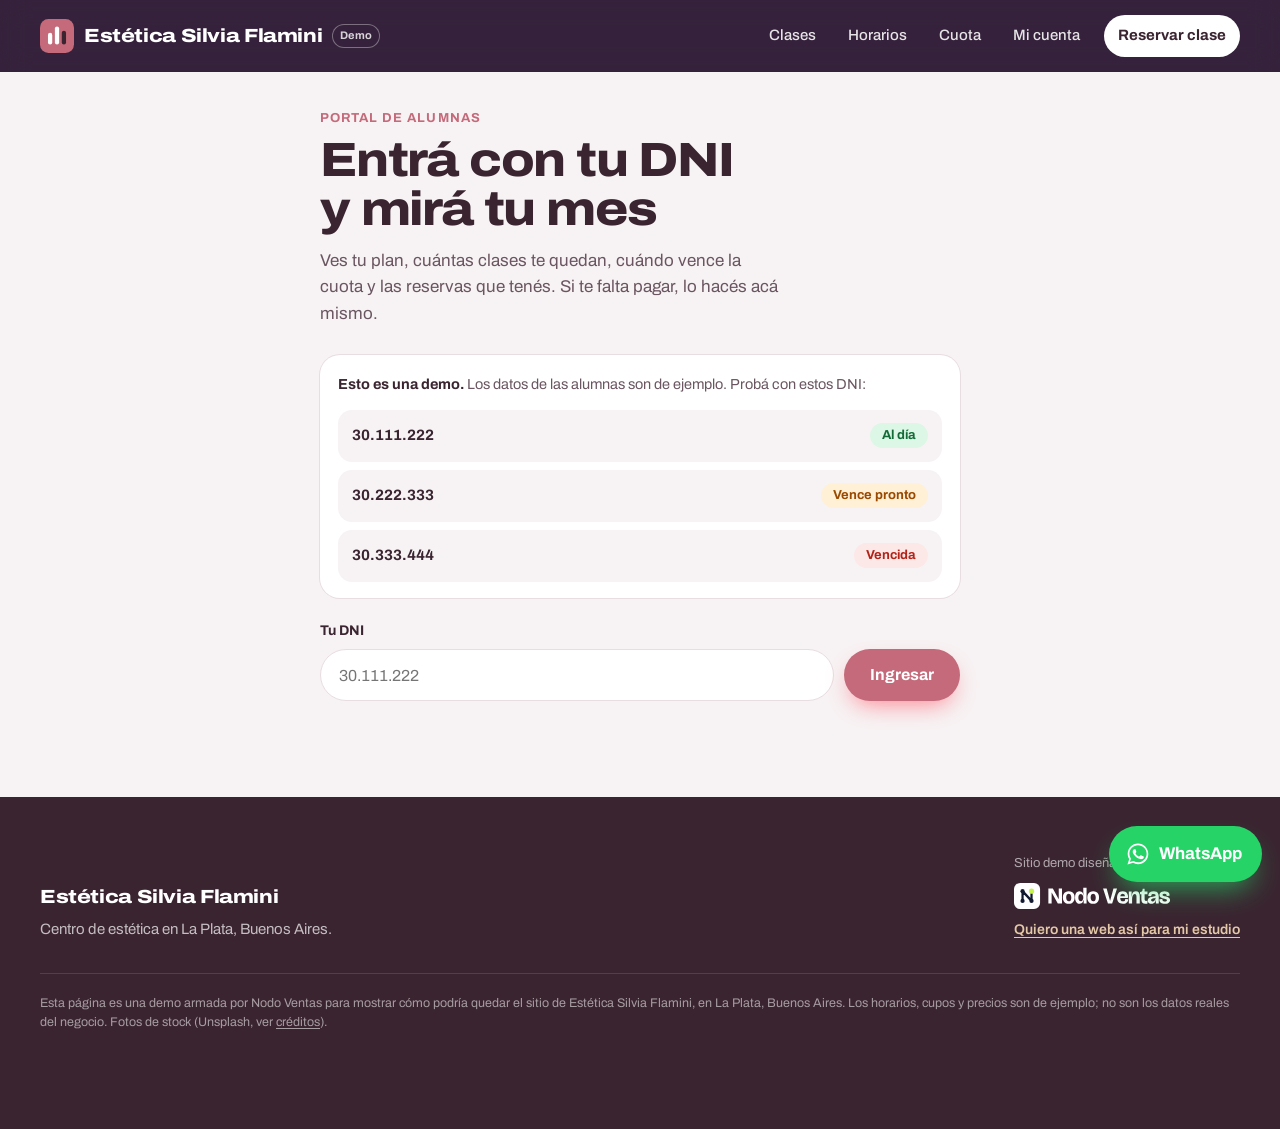
==== mi-cuenta/index.html @ 3a7e51ef "Demo personalizada de Nodo Ventas: demo-estetica-silvia-flamini-la-plata" ====
<!DOCTYPE html>
<html lang="es-AR">
<head>
  <meta charset="utf-8">
  <meta name="viewport" content="width=device-width, initial-scale=1, viewport-fit=cover">
  <title>Portal de alumnas · Estética Silvia Flamini</title>
  <meta name="description" content="Entrá con tu DNI y mirá tu plan, cuántas clases te quedan, cuándo vence la cuota y tus reservas. Sitio demo creado por Nodo Ventas.">
  <meta name="robots" content="noindex, nofollow">
  <meta name="theme-color" content="#3A2430">
  <link rel="icon" href="../favicon.svg" type="image/svg+xml">
  <link rel="preconnect" href="https://fonts.googleapis.com">
  <link rel="preconnect" href="https://fonts.gstatic.com" crossorigin>
  <link href="https://fonts.googleapis.com/css2?family=Archivo:wdth,wght@62..125,400..900&display=swap" rel="stylesheet">
  <link rel="stylesheet" href="../styles.css">
  <link rel="stylesheet" href="portal.css">
</head>
<body class="subpage">
  <a class="skip" href="#contenido">Saltar al contenido</a>

  <header class="site-header solid" id="top">
    <div class="wrap header-inner">
      <a class="brand" href="../" aria-label="Estética Silvia Flamini, inicio">
        <svg class="brand-mark" viewBox="0 0 64 64" aria-hidden="true"><rect width="64" height="64" rx="16" fill="#C46A7A"/><rect x="15" y="26" width="8" height="22" rx="4" fill="#fff"/><rect x="28" y="14" width="8" height="34" rx="4" fill="#fff"/><rect x="41" y="22" width="8" height="26" rx="4" fill="#3A2430"/></svg>
        <span class="brand-name">Estética Silvia Flamini</span>
      </a>
      <a class="demo-tag" href="../oferta/" title="Sitio demo hecho por Nodo Ventas">Demo</a>
      <button class="menu-btn" type="button" aria-expanded="false" aria-controls="nav" aria-label="Abrir menú"><span></span><span></span></button>
      <nav class="nav" id="nav">
        <a href="../#clases">Clases</a>
        <a href="../#horarios">Horarios</a>
        <a href="../#cuota">Cuota</a>
        <a href="./" aria-current="page">Mi cuenta</a>
        <a class="nav-cta" href="../#horarios">Reservar clase</a>
      </nav>
    </div>
  </header>

  <main id="contenido" class="portal">
    <div class="wrap portal-wrap">
      <p class="portal-kicker">Portal de alumnas</p>
      <h1>Entrá con tu DNI y mirá tu mes</h1>
      <p class="portal-lead">Ves tu plan, cuántas clases te quedan, cuándo vence la cuota y las reservas que tenés. Si te falta pagar, lo hacés acá mismo.</p>

      <aside class="demo-banner" aria-label="Datos de la demo">
        <p><strong>Esto es una demo.</strong> Los datos de las alumnas son de ejemplo. Probá con estos DNI:</p>
        <div class="dni-hints">
          <button type="button" class="hint" data-dni="30111222">30.111.222 <span class="badge badge-ok">Al día</span></button>
          <button type="button" class="hint" data-dni="30222333">30.222.333 <span class="badge badge-pend">Vence pronto</span></button>
          <button type="button" class="hint" data-dni="30333444">30.333.444 <span class="badge badge-late">Vencida</span></button>
        </div>
      </aside>

      <form id="login-form" class="dni-form">
        <label for="dni">Tu DNI</label>
        <div class="dni-row">
          <input id="dni" name="dni" inputmode="numeric" autocomplete="off" required placeholder="30.111.222" aria-describedby="dni-error">
          <button class="btn btn-coral" type="submit">Ingresar</button>
        </div>
        <p class="form-error" id="dni-error" hidden>No encontramos ese DNI. En la demo usá uno de los tres de arriba.</p>
      </form>

      <section id="account-panel" class="account portal-account" hidden aria-live="polite"></section>
    </div>
  </main>

  <footer class="site-footer">
    <div class="wrap footer-grid">
      <div class="footer-brand">
        <span class="brand-name">Estética Silvia Flamini</span>
        <p>Centro de estética en La Plata, Buenos Aires.</p>
      </div>
      <div class="made-by">
        <span>Sitio demo diseñado por</span>
        <a href="../oferta/" aria-label="Nodo Ventas, ver la oferta"><img src="../img/nodo/nodo-ventas-logo-blanco.svg" alt="Nodo Ventas" width="150" height="25"></a>
        <a class="made-link" href="../oferta/">Quiero una web así para mi estudio</a>
      </div>
    </div>
    <p class="wrap legal">Esta página es una demo armada por Nodo Ventas para mostrar cómo podría quedar el sitio de Estética Silvia Flamini, en La Plata, Buenos Aires. Los horarios, cupos y precios son de ejemplo; no son los datos reales del negocio. Fotos de stock (Unsplash, ver <a href="../CREDITS.md">créditos</a>).</p>
  </footer>

  <a class="wa-float" href="https://wa.me/5491100000000?text=Hola%21%20Quiero%20reservar%20una%20clase%20de%20prueba" target="_blank" rel="noopener" aria-label="Escribir por WhatsApp">
    <svg viewBox="0 0 32 32" aria-hidden="true"><path fill="currentColor" d="M16 3C9 3 3.3 8.6 3.3 15.6c0 2.4.7 4.7 1.9 6.7L3 29l6.9-2.1c1.9 1 4 1.6 6.1 1.6 7 0 12.7-5.6 12.7-12.6S23 3 16 3zm0 23.2c-1.9 0-3.8-.5-5.4-1.5l-.4-.2-4.1 1.2 1.2-4-.3-.4a10.4 10.4 0 0 1-1.6-5.6C5.4 9.9 10.1 5.3 16 5.3s10.6 4.6 10.6 10.3S21.9 26.2 16 26.2zm5.8-7.7c-.3-.2-1.9-.9-2.2-1-.3-.1-.5-.2-.7.2-.2.3-.8 1-1 1.2-.2.2-.4.2-.7.1-.3-.2-1.3-.5-2.5-1.6-.9-.8-1.6-1.8-1.7-2.1-.2-.3 0-.5.1-.6l.5-.6c.2-.2.2-.3.3-.6.1-.2 0-.4 0-.6l-1-2.4c-.3-.6-.5-.5-.7-.5h-.6c-.2 0-.6.1-.9.4-.3.3-1.2 1.1-1.2 2.7s1.2 3.2 1.4 3.4c.2.2 2.4 3.6 5.8 5 2.9 1.1 3.4.9 4 .8.6-.1 1.9-.8 2.2-1.5.3-.8.3-1.4.2-1.5-.1-.2-.3-.3-.6-.4z"/></svg>
    <span>WhatsApp</span>
  </a>

  <div class="modal" id="modal-pago" hidden>
    <div class="sheet" role="dialog" aria-modal="true" aria-labelledby="pago-titulo">
      <button class="sheet-x" type="button" data-close aria-label="Cerrar">×</button>
      <div id="pago-form">
        <h2 id="pago-titulo">Cuota de noviembre</h2>
        <p class="pay-amount">$18.000</p>
        <p class="class-resume" id="pago-resumen">Plan 8 clases · Estética Silvia Flamini</p>
        <fieldset class="pay-methods">
          <legend>Medio de pago</legend>
          <label><input type="radio" name="pm" checked> Dinero en cuenta de Mercado Pago</label>
          <label><input type="radio" name="pm"> Tarjeta de débito o crédito</label>
        </fieldset>
        <button class="btn btn-mp btn-block" type="button" id="btn-pagar">Pagar $18.000</button>
        <p class="fine-print">Simulación de demo: no se abre un checkout real ni se cobra nada.</p>
      </div>
      <div id="pago-ok" hidden>
        <div class="ok-head">
          <span class="ok-check" aria-hidden="true"><svg viewBox="0 0 24 24"><path d="M5 12.5l4.2 4.2L19 7" fill="none" stroke="currentColor" stroke-width="2.6" stroke-linecap="round" stroke-linejoin="round"/></svg></span>
          <div><h2>Pago aprobado</h2><p class="class-resume">La cuota quedó acreditada en tu cuenta.</p></div>
        </div>
        <button class="btn btn-ink btn-block" type="button" data-close>Volver</button>
      </div>
    </div>
  </div>

  <script src="portal.js"></script>
</body>
</html>
---- styles.css ----
:root {
  --plum: #3A2430;
  --plum-2: #4C3040;
  --coral: #C46A7A;
  --coral-ink: #A65364;
  --amber: #E4C9A8;
  --paper: #FFFFFF;
  --mist: #F7F3F4;
  --ink: #3A2430;
  --ink-soft: #6A5560;
  --line: #E8DDE1;
  --mp: #009EE3;
  --wa: #25D366;
  --font: "Archivo", "Helvetica Neue", Arial, sans-serif;
  --max: 1200px;
  --ease: cubic-bezier(.16, 1, .3, 1);
}
*, *::before, *::after { box-sizing: border-box; }
html { scroll-behavior: smooth; -webkit-text-size-adjust: 100%; }
@media (prefers-reduced-motion: reduce) { html { scroll-behavior: auto; } *, *::before, *::after { animation: none !important; transition: none !important; } }
body { margin: 0; background: var(--paper); color: var(--ink); font-family: var(--font); font-size: 17px; line-height: 1.55; -webkit-font-smoothing: antialiased; font-variation-settings: "wdth" 100; }
::selection { background: var(--coral); color: #fff; }
img { max-width: 100%; display: block; }
a { color: inherit; text-underline-offset: .18em; }
button, input { font: inherit; color: inherit; }
button { cursor: pointer; }
:focus-visible { outline: 3px solid var(--amber); outline-offset: 3px; border-radius: 6px; }
h1, h2, h3 { margin: 0; line-height: 1.02; letter-spacing: -0.025em; font-weight: 800; font-stretch: 112%; font-variation-settings: "wdth" 112; text-wrap: balance; }
p { margin: 0; }
.wrap { width: min(var(--max), calc(100% - 40px)); margin-inline: auto; }
.skip { position: absolute; left: 12px; top: -48px; z-index: 100; background: var(--amber); color: var(--ink); padding: 8px 12px; border-radius: 8px; }
.skip:focus { top: 12px; }

/* header */
.site-header { position: fixed; inset: 0 0 auto; z-index: 40; color: #fff; transition: background .4s var(--ease), box-shadow .4s var(--ease); }
.site-header.solid { background: rgba(36, 16, 43, .92); backdrop-filter: saturate(1.4) blur(14px); box-shadow: 0 1px 0 rgba(255,255,255,.08); }
.header-inner { display: flex; align-items: center; justify-content: space-between; min-height: 72px; gap: 16px; }
.brand { display: inline-flex; align-items: center; gap: 10px; text-decoration: none; }
.brand-mark { width: 34px; height: 34px; }
.brand-name { font-weight: 800; font-size: 19px; letter-spacing: -0.02em; font-variation-settings: "wdth" 118; }
.nav { display: flex; align-items: center; gap: 4px; }
.nav a { text-decoration: none; font-size: 15px; font-weight: 500; padding: 9px 14px; border-radius: 999px; opacity: .88; transition: background .2s, opacity .2s; }
.nav a:hover { opacity: 1; background: rgba(255,255,255,.1); }
.nav .nav-cta { background: #fff; color: var(--plum); font-weight: 700; opacity: 1; margin-left: 6px; }
.nav .nav-cta:hover { background: var(--amber); }
.menu-btn { display: none; width: 44px; height: 44px; border: 0; border-radius: 12px; background: rgba(255,255,255,.12); position: relative; }
.menu-btn span { position: absolute; left: 13px; right: 13px; height: 2px; background: #fff; border-radius: 2px; transition: transform .3s var(--ease); }
.menu-btn span:first-child { top: 17px; } .menu-btn span:last-child { top: 25px; }
.menu-btn[aria-expanded="true"] span:first-child { transform: translateY(4px) rotate(45deg); }
.menu-btn[aria-expanded="true"] span:last-child { transform: translateY(-4px) rotate(-45deg); }
@media (max-width: 860px) {
  .menu-btn { display: block; }
  .nav { position: absolute; top: 72px; left: 12px; right: 12px; flex-direction: column; align-items: stretch; padding: 10px; border-radius: 18px; background: var(--plum); box-shadow: 0 24px 48px rgba(0,0,0,.35); opacity: 0; transform: translateY(-8px); pointer-events: none; transition: opacity .25s var(--ease), transform .25s var(--ease); }
  .nav.open { opacity: 1; transform: none; pointer-events: auto; }
  .nav a { padding: 14px 16px; font-size: 17px; }
  .nav .nav-cta { margin: 6px 0 0; text-align: center; }
}

/* buttons */
.btn { display: inline-flex; align-items: center; justify-content: center; gap: 8px; min-height: 52px; padding: 0 26px; border-radius: 999px; border: 0; font-weight: 700; font-size: 16px; text-decoration: none; transition: transform .2s var(--ease), background .2s, box-shadow .2s; }
.btn:active { transform: scale(.97); }
.btn-coral { background: var(--coral); color: #fff; box-shadow: 0 10px 24px -8px rgba(255,77,94,.7); }
.btn-coral:hover { background: var(--coral-ink); }
.btn-glass { background: rgba(255,255,255,.14); color: #fff; backdrop-filter: blur(8px); box-shadow: inset 0 0 0 1px rgba(255,255,255,.35); }
.btn-glass:hover { background: rgba(255,255,255,.24); }
.btn-ink { background: var(--plum); color: #fff; }
.btn-ink:hover { background: var(--plum-2); }
.btn-mp { background: var(--mp); color: #fff; }
.btn-mp:hover { background: #0088c4; }
.btn-ghost { background: transparent; box-shadow: inset 0 0 0 1.5px var(--line); color: var(--ink); }
.btn-block { width: 100%; }
.btn[disabled] { opacity: .45; cursor: not-allowed; box-shadow: none; }

/* hero */
.hero { position: relative; min-height: 100svh; display: flex; align-items: flex-end; color: #fff; overflow: hidden; background: var(--plum); }
.hero-img { position: absolute; inset: 0; width: 100%; height: 100%; object-fit: cover; object-position: 62% 30%; transform: scale(1.06); animation: settle 1.8s var(--ease) forwards; }
.hero-shade { position: absolute; inset: 0; background: linear-gradient(180deg, rgba(58, 36, 48,.55) 0%, rgba(58, 36, 48,0) 28%, rgba(58, 36, 48,.2) 50%, rgba(58, 36, 48,.94) 100%), linear-gradient(90deg, rgba(58, 36, 48,.7) 0%, rgba(58, 36, 48,0) 65%); }
.hero-inner { position: relative; padding: 96px 0 64px; display: grid; grid-template-columns: 1.15fr minmax(260px, 360px); gap: 40px; align-items: end; width: 100%; }
.hero-video { width: min(100%, 360px); aspect-ratio: 9 / 16; justify-self: end; border-radius: 22px; overflow: hidden; background: #000; box-shadow: 0 28px 60px -18px rgba(0,0,0,.7), 0 0 0 1px rgba(255,255,255,.14); }
.hero-video video { width: 100%; height: 100%; display: block; object-fit: contain; background: #000; }
.hero-copy { min-width: 0; }
.hero-title { font-size: clamp(50px, 9vw, 124px); line-height: .9; letter-spacing: -0.035em; font-weight: 900; font-variation-settings: "wdth" 125; max-width: 11ch; }
.hero-title span { display: inline-block; opacity: 0; transform: translateY(.35em); animation: rise .9s var(--ease) forwards; }
.hero-title span:nth-child(2) { animation-delay: .12s; }
.hero-title span:nth-child(3) { animation-delay: .24s; color: var(--amber); }
.hero-lead { max-width: 46ch; margin-top: 26px; font-size: clamp(17px, 1.6vw, 20px); color: rgba(255,255,255,.86); }
.hero-actions { display: flex; flex-wrap: wrap; gap: 12px; margin-top: 30px; }
.hero-meta { display: flex; align-items: center; gap: 10px; margin-top: 28px; font-size: 14px; color: rgba(255,255,255,.75); }
.live-dot { width: 9px; height: 9px; border-radius: 50%; background: #3BE07A; box-shadow: 0 0 0 0 rgba(59,224,122,.6); animation: pulse 2s infinite; }
@keyframes settle { to { transform: scale(1); } }
@keyframes rise { to { opacity: 1; transform: none; } }
@keyframes pulse { 70% { box-shadow: 0 0 0 10px rgba(59,224,122,0); } 100% { box-shadow: 0 0 0 0 rgba(59,224,122,0); } }

/* sections */
section { scroll-margin-top: 72px; }
.section-head { display: grid; grid-template-columns: 1.1fr 1fr; gap: 24px 64px; align-items: end; margin-bottom: 40px; }
.section-head h2 { font-size: clamp(36px, 5vw, 64px); }
.section-head p { color: var(--ink-soft); max-width: 48ch; }
@media (max-width: 860px) { .section-head { grid-template-columns: 1fr; margin-bottom: 28px; } }

.clases { padding: 104px 0 88px; }
.rail { display: grid; grid-auto-flow: column; grid-auto-columns: minmax(280px, 31%); gap: 18px; overflow-x: auto; scroll-snap-type: x mandatory; padding: 4px max(20px, calc((100% - var(--max)) / 2)) 24px; scroll-padding-inline: max(20px, calc((100% - var(--max)) / 2)); scrollbar-width: thin; scrollbar-color: var(--coral) var(--mist); }
.rail::-webkit-scrollbar { height: 6px; } .rail::-webkit-scrollbar-thumb { background: var(--coral); border-radius: 6px; } .rail::-webkit-scrollbar-track { background: var(--mist); }
@media (max-width: 860px) { .rail { grid-auto-columns: 78%; } }
.class-tile { position: relative; scroll-snap-align: start; border-radius: 22px; overflow: hidden; aspect-ratio: 4 / 5; background: var(--plum); color: #fff; isolation: isolate; }
.class-tile img { position: absolute; inset: 0; width: 100%; height: 100%; object-fit: cover; transition: transform .8s var(--ease); z-index: -1; }
.class-tile::after { content: ""; position: absolute; inset: 0; z-index: -1; background: linear-gradient(180deg, rgba(58, 36, 48,0) 40%, rgba(58, 36, 48,.92) 100%); }
.class-tile:hover img { transform: scale(1.05); }
.tile-copy { position: absolute; inset: auto 0 0; padding: 22px; }
.tile-copy h3 { font-size: 28px; }
.tile-copy p { margin-top: 6px; color: rgba(255,255,255,.85); font-size: 15px; }
.tile-meta { display: inline-block; margin-top: 12px; font-size: 13px; font-weight: 600; color: var(--amber); }

/* horarios */
.horarios { padding: 96px 0; background: var(--mist); }
.days { display: flex; gap: 8px; overflow-x: auto; padding-bottom: 6px; margin-bottom: 22px; scrollbar-width: none; }
.days::-webkit-scrollbar { display: none; }
.day { flex: 0 0 auto; min-width: 82px; padding: 12px 16px; border-radius: 16px; border: 0; background: #fff; color: var(--ink); text-align: left; box-shadow: inset 0 0 0 1px var(--line); transition: background .2s, color .2s; }
.day b { display: block; font-size: 17px; }
.day small { color: var(--ink-soft); font-size: 13px; }
.day[aria-selected="true"] { background: var(--plum); color: #fff; box-shadow: none; }
.day[aria-selected="true"] small { color: rgba(255,255,255,.7); }
.schedule { display: grid; gap: 12px; }
.slot { display: grid; grid-template-columns: 76px 96px 1fr auto; align-items: center; gap: 20px; padding: 14px 16px 14px 20px; border-radius: 20px; background: #fff; box-shadow: 0 1px 2px rgba(58, 36, 48,.06); animation: rise .5s var(--ease) both; opacity: 0; transform: translateY(8px); }
.slot:nth-child(2) { animation-delay: .05s; } .slot:nth-child(3) { animation-delay: .1s; }
.slot-time { font-size: 24px; font-weight: 800; font-variant-numeric: tabular-nums; letter-spacing: -0.02em; }
.slot-time small { display: block; font-size: 13px; font-weight: 500; color: var(--ink-soft); }
.slot img { width: 96px; height: 72px; object-fit: cover; border-radius: 12px; }
.slot h3 { font-size: 20px; letter-spacing: -0.015em; font-variation-settings: "wdth" 105; }
.slot-sub { color: var(--ink-soft); font-size: 14px; margin-top: 2px; }
.spots { display: flex; align-items: center; gap: 10px; margin-top: 8px; font-size: 13px; font-weight: 600; }
.bar { width: 110px; height: 6px; border-radius: 6px; background: var(--line); overflow: hidden; }
.bar i { display: block; height: 100%; background: var(--coral); border-radius: 6px; }
.spots.ok { color: #1F8A4C; } .spots.ok .bar i { background: #2EB866; }
.spots.warn { color: #C2410C; } .spots.warn .bar i { background: var(--amber); }
.spots.full { color: var(--ink-soft); }
.slot .btn { min-height: 46px; padding: 0 20px; font-size: 15px; }
@media (max-width: 720px) {
  .slot { grid-template-columns: 64px 1fr; grid-template-areas: "time info" "btn btn"; gap: 12px 14px; padding: 16px; }
  .slot img { display: none; }
  .slot-time { grid-area: time; font-size: 21px; }
  .slot-info { grid-area: info; }
  .slot .btn { grid-area: btn; width: 100%; }
}

/* cuota */
.cuota { padding: 112px 0; }
.cuota-grid { display: grid; grid-template-columns: 1fr minmax(320px, 440px); gap: 64px; align-items: center; }
.cuota-copy h2, .avisos-copy h2 { font-size: clamp(36px, 5vw, 60px); }
.cuota-copy > p, .avisos-copy > p { margin-top: 18px; color: var(--ink-soft); max-width: 46ch; }
.ticks { list-style: none; padding: 0; margin: 26px 0 0; display: grid; gap: 12px; }
.ticks li { display: flex; gap: 12px; align-items: flex-start; font-weight: 500; }
.ticks li::before { content: ""; flex: 0 0 22px; height: 22px; border-radius: 50%; background: var(--coral) url("data:image/svg+xml,%3Csvg xmlns='http://www.w3.org/2000/svg' viewBox='0 0 24 24'%3E%3Cpath d='M6 12.5l4 4L18 8' fill='none' stroke='white' stroke-width='3' stroke-linecap='round' stroke-linejoin='round'/%3E%3C/svg%3E") center/14px no-repeat; margin-top: 1px; }
.account { background: #fff; border-radius: 28px; padding: 26px; box-shadow: 0 30px 60px -24px rgba(58, 36, 48,.35), 0 0 0 1px var(--line); }
.account-head { display: flex; gap: 14px; align-items: center; padding-bottom: 18px; border-bottom: 1px solid var(--line); }
.account-head strong { display: block; font-size: 18px; } .account-head span { color: var(--ink-soft); font-size: 14px; }
.avatar { width: 48px; height: 48px; border-radius: 50%; display: grid; place-items: center; background: var(--amber); color: var(--plum); font-weight: 800; }
.fee-row { display: flex; justify-content: space-between; align-items: center; padding: 16px 0; border-bottom: 1px solid var(--line); }
.fee-row strong { display: block; } .fee-row span { color: var(--ink-soft); font-size: 14px; }
.badge { font-size: 13px; font-weight: 700; padding: 6px 12px; border-radius: 999px; }
.badge-ok { background: #DDF7E6; color: #136C38; }
.badge-pend { background: #FFF0D6; color: #9A4A00; }
.account .btn-mp { width: 100%; margin-top: 20px; }
.fine-print { font-size: 12.5px; color: var(--ink-soft); margin-top: 12px; }
@media (max-width: 860px) { .cuota-grid { grid-template-columns: 1fr; gap: 40px; } .cuota { padding: 80px 0; } }

/* avisos */
.avisos { padding: 112px 0; background: var(--plum); color: #fff; overflow: hidden; }
.avisos-grid { display: grid; grid-template-columns: minmax(300px, 380px) 1fr; gap: 80px; align-items: center; }
.avisos-copy > p { color: rgba(255,255,255,.78); }
.avisos-copy .btn { margin-top: 28px; background: #fff; color: var(--plum); }
.phone { border-radius: 40px; padding: 10px; background: #0E0711; box-shadow: 0 40px 80px -20px rgba(0,0,0,.6), 0 0 0 1px rgba(255,255,255,.08); transform: rotate(-2deg); }
.phone .wa-top { border-radius: 30px 30px 0 0; }
.phone .wa-body { border-radius: 0 0 30px 30px; min-height: 470px; }
@media (max-width: 860px) { .avisos-grid { grid-template-columns: 1fr; gap: 48px; } .phone { transform: none; max-width: 380px; } .avisos { padding: 80px 0; } }

/* whatsapp look */
.wa-top { display: flex; align-items: center; gap: 10px; padding: 12px 14px; background: #008069; color: #fff; }
.wa-back { font-size: 26px; line-height: 1; opacity: .9; }
.wa-ava { width: 36px; height: 36px; flex: 0 0 36px; } .wa-ava svg { width: 100%; height: 100%; }
.wa-name { display: flex; flex-direction: column; line-height: 1.2; } .wa-name b { font-size: 15px; } .wa-name small { font-size: 12px; opacity: .8; }
.wa-body { background: #EFEAE2; padding: 14px 12px 18px; display: flex; flex-direction: column; gap: 6px; color: #111B21; font-family: -apple-system, "Segoe UI", Roboto, Helvetica, Arial, sans-serif; font-size: 14.5px; line-height: 1.4; }
.wa-day { align-self: center; background: #fff; color: #54656F; font-size: 12px; padding: 4px 10px; border-radius: 8px; margin: 6px 0; box-shadow: 0 1px 1px rgba(0,0,0,.08); }
.bubble { max-width: 86%; padding: 7px 9px 6px; border-radius: 10px; box-shadow: 0 1px 1px rgba(0,0,0,.12); position: relative; }
.bubble.in { align-self: flex-start; background: #fff; border-top-left-radius: 2px; }
.bubble.out { align-self: flex-end; background: #D9FDD3; border-top-right-radius: 2px; }
.bubble time { display: block; text-align: right; font-size: 11px; color: #667781; margin-top: 2px; }
.ticks-blue { color: #53BDEB; letter-spacing: -3px; margin-left: 2px; }
.wa-link { color: #027EB5; text-decoration: underline; }

/* sala */
.sala { position: relative; min-height: 70vh; display: flex; align-items: flex-end; color: #fff; }
.sala img { position: absolute; inset: 0; width: 100%; height: 100%; object-fit: cover; }
.sala::before { content: ""; position: absolute; inset: 0; z-index: 1; background: linear-gradient(0deg, rgba(58, 36, 48,.85), rgba(58, 36, 48,0) 60%); }
.sala-copy { position: relative; z-index: 2; padding-bottom: 56px; }
.sala-copy h2 { font-size: clamp(30px, 4.4vw, 56px); max-width: 18ch; }

/* faq */
.faq { padding: 112px 0; }
.faq-grid { display: grid; grid-template-columns: 1fr 1.3fr; gap: 64px; }
.faq h2 { font-size: clamp(34px, 4.5vw, 56px); }
details { border-bottom: 1px solid var(--line); padding: 20px 0; }
summary { cursor: pointer; font-weight: 700; font-size: 19px; list-style: none; display: flex; justify-content: space-between; gap: 16px; }
summary::-webkit-details-marker { display: none; }
summary::after { content: "+"; font-weight: 400; font-size: 26px; line-height: 1; color: var(--coral); transition: transform .3s var(--ease); }
details[open] summary::after { transform: rotate(45deg); }
details p { margin-top: 10px; color: var(--ink-soft); max-width: 60ch; }
@media (max-width: 860px) { .faq-grid { grid-template-columns: 1fr; gap: 24px; } .faq { padding: 80px 0; } }

/* footer */
.site-footer { background: var(--plum); color: #fff; padding: 56px 0 96px; }
.footer-grid { display: flex; flex-wrap: wrap; justify-content: space-between; gap: 32px; align-items: flex-end; padding-bottom: 32px; border-bottom: 1px solid rgba(255,255,255,.12); }
.footer-brand p { color: rgba(255,255,255,.7); margin-top: 6px; font-size: 15px; }
.made-by { display: grid; gap: 10px; justify-items: start; }
.made-by > span { font-size: 13px; color: rgba(255,255,255,.6); }
.made-by img { height: 26px; width: auto; }
.made-link { font-size: 14px; font-weight: 600; color: var(--amber); }
.legal { font-size: 12.5px; color: rgba(255,255,255,.55); margin-top: 20px; }

/* floating */
.wa-float { position: fixed; right: 18px; bottom: 18px; z-index: 50; display: inline-flex; align-items: center; gap: 8px; height: 56px; padding: 0 20px 0 16px; border-radius: 999px; background: var(--wa); color: #fff; font-weight: 700; text-decoration: none; box-shadow: 0 14px 30px -10px rgba(37,211,102,.8); transition: transform .2s var(--ease); }
.wa-float:hover { transform: translateY(-2px); }
.wa-float svg { width: 26px; height: 26px; }
.demo-chip { position: fixed; left: 14px; bottom: 18px; z-index: 50; font-size: 12px; font-weight: 600; text-decoration: none; padding: 7px 12px; border-radius: 999px; background: rgba(58, 36, 48,.78); color: rgba(255,255,255,.9); backdrop-filter: blur(8px); box-shadow: inset 0 0 0 1px rgba(255,255,255,.18); }
@media (max-width: 520px) { .wa-float span { display: none; } .wa-float { padding: 0; width: 56px; justify-content: center; } }

/* modal */
.modal { position: fixed; inset: 0; z-index: 80; display: grid; place-items: end center; background: rgba(20,8,24,.55); backdrop-filter: blur(4px); padding: 0; }
@media (min-width: 640px) { .modal { place-items: center; padding: 24px; } }
.modal[hidden] { display: none; }
.sheet { position: relative; width: min(460px, 100%); max-height: 92svh; overflow: auto; background: #fff; color: var(--ink); border-radius: 26px 26px 0 0; padding: 30px 24px 26px; animation: sheet .45s var(--ease); }
@media (min-width: 640px) { .sheet { border-radius: 26px; } }
@keyframes sheet { from { transform: translateY(40px); opacity: 0; } }
.sheet h2 { font-size: 28px; }
.sheet-x { position: absolute; right: 14px; top: 14px; width: 38px; height: 38px; border-radius: 50%; border: 0; background: var(--mist); font-size: 22px; line-height: 1; }
.class-resume { color: var(--ink-soft); margin-top: 6px; }
.sheet label { display: block; font-weight: 600; font-size: 14px; margin: 18px 0 6px; }
.sheet input:not([type="radio"]) { width: 100%; height: 52px; border-radius: 14px; border: 1.5px solid var(--line); padding: 0 16px; font-size: 16px; background: #fff; }
.sheet input:focus { outline: none; border-color: var(--coral); box-shadow: 0 0 0 4px rgba(255,77,94,.15); }
.sheet .btn-block { margin-top: 22px; }
.ok-head { display: flex; gap: 14px; align-items: center; }
.ok-check { width: 52px; height: 52px; flex: 0 0 52px; border-radius: 50%; background: #2EB866; color: #fff; display: grid; place-items: center; animation: pop .5s var(--ease); }
.ok-check svg { width: 28px; height: 28px; }
@keyframes pop { from { transform: scale(.4); opacity: 0; } }
.wa-label { margin: 22px 0 8px; font-size: 13px; font-weight: 600; color: var(--ink-soft); }
.wa-mini { border-radius: 18px; overflow: hidden; box-shadow: 0 0 0 1px var(--line); }
.wa-mini .wa-body { min-height: 0; }
.wa-mini .bubble { animation: rise .5s .25s var(--ease) both; opacity: 0; transform: translateY(8px); }
.pay-amount { font-size: 44px; font-weight: 800; letter-spacing: -0.03em; margin-top: 10px; font-variant-numeric: tabular-nums; }
.pay-methods { border: 0; padding: 0; margin: 18px 0 0; display: grid; gap: 8px; }
.pay-methods legend { font-weight: 600; font-size: 14px; margin-bottom: 8px; }
.pay-methods label { margin: 0; display: flex; gap: 10px; align-items: center; padding: 14px; border-radius: 14px; box-shadow: inset 0 0 0 1.5px var(--line); font-weight: 500; }
.pay-methods label:has(input:checked) { box-shadow: inset 0 0 0 2px var(--mp); }
.pay-methods input { accent-color: var(--mp); }
.btn.loading { pointer-events: none; opacity: .8; }
.btn.loading::after { content: ""; width: 16px; height: 16px; border-radius: 50%; border: 2px solid rgba(255,255,255,.5); border-top-color: #fff; animation: spin .7s linear infinite; }
@keyframes spin { to { transform: rotate(360deg); } }

.demo-tag { margin-right: auto; margin-left: -6px; font-size: 11px; font-weight: 700; letter-spacing: .02em; text-decoration: none; padding: 3px 8px; border-radius: 999px; color: rgba(255,255,255,.8); box-shadow: inset 0 0 0 1px rgba(255,255,255,.35); }
.demo-tag:hover { color: #fff; box-shadow: inset 0 0 0 1px #fff; }
@media (max-width: 900px) {
  .hero { min-height: 0; align-items: stretch; overflow: hidden; }
  .hero-inner { grid-template-columns: 1fr; justify-items: center; padding: 88px 0 48px; gap: 28px; }
  .hero-video { width: min(100%, calc(68svh * 9 / 16), 380px); justify-self: center; }
  .hero-copy { width: 100%; }
}
@media (max-width: 600px) { .hero-img { object-position: 58% 18%; } }

.hero-inner.no-video { grid-template-columns: minmax(0, 34rem); }
@media (max-width: 860px) { .hero-inner.no-video { grid-template-columns: 1fr; } }
---- mi-cuenta/portal.css ----
/* Portal de alumnas — misma base visual que la demo Estética Silvia Flamini */
body.subpage { background: var(--mist); padding-top: 72px; }
body.subpage .site-header { background: rgba(36, 16, 43, .92); backdrop-filter: saturate(1.4) blur(14px); box-shadow: 0 1px 0 rgba(255,255,255,.08); }

.portal { padding: 36px 0 96px; }
.portal-wrap { max-width: 640px; }
.portal-kicker { font-size: 13px; font-weight: 700; letter-spacing: .08em; text-transform: uppercase; color: var(--coral); }
.portal h1 { font-size: clamp(32px, 7vw, 48px); margin-top: 8px; }
.portal-lead { margin-top: 14px; color: var(--ink-soft); max-width: 46ch; }

.demo-banner { margin-top: 28px; background: #fff; border-radius: 20px; padding: 18px 18px 16px; box-shadow: 0 0 0 1px var(--line); }
.demo-banner p { font-size: 14.5px; color: var(--ink-soft); }
.demo-banner strong { color: var(--ink); }
.dni-hints { display: grid; gap: 8px; margin-top: 14px; }
.hint { display: flex; align-items: center; justify-content: space-between; gap: 12px; width: 100%; min-height: 52px; padding: 0 14px; border: 0; border-radius: 14px; background: var(--mist); font: 700 15px/1 var(--font); color: var(--ink); font-variant-numeric: tabular-nums; text-align: left; box-shadow: inset 0 0 0 1.5px transparent; transition: background .2s, box-shadow .2s; }
.hint:hover, .hint:focus-visible { background: #fff; box-shadow: inset 0 0 0 1.5px var(--coral); }
.hint .badge { flex: 0 0 auto; }

.badge-late { background: #FDE8E8; color: #B42318; }

.dni-form { margin-top: 22px; }
.dni-form label { display: block; font-weight: 700; font-size: 14px; margin-bottom: 8px; }
.dni-row { display: grid; grid-template-columns: 1fr auto; gap: 10px; }
.dni-form input { width: 100%; height: 52px; border-radius: 999px; border: 1.5px solid var(--line); padding: 0 18px; font-size: 16px; background: #fff; font-variant-numeric: tabular-nums; }
.dni-form input:focus { outline: none; border-color: var(--coral); box-shadow: 0 0 0 4px rgba(255,77,94,.15); }
.form-error { margin-top: 10px; font-size: 14px; font-weight: 600; color: #B42318; }
@media (max-width: 520px) { .dni-row { grid-template-columns: 1fr; } }

.portal-account { margin-top: 22px; }
.portal-account .account-head { align-items: flex-start; }
.account-actions { margin-left: auto; align-self: start; }
.btn-text { border: 0; background: none; color: var(--ink-soft); font: 600 12px/1 var(--font); padding: 6px 0; white-space: nowrap; }
.btn-text:hover { color: var(--ink); text-decoration: underline; text-underline-offset: .18em; }

.stat { padding: 18px 0; border-bottom: 1px solid var(--line); }
.stat-label { font-size: 13px; font-weight: 600; color: var(--ink-soft); }
.stat-value { margin-top: 4px; font-size: 22px; font-weight: 800; letter-spacing: -0.03em; }
.stat-value b { color: var(--coral); }
.meter { margin-top: 12px; height: 8px; border-radius: 8px; background: var(--line); overflow: hidden; }
.meter i { display: block; height: 100%; background: var(--coral); border-radius: 8px; }

.portal-account .fee-row { padding: 18px 0; }
.fee-note { display: block; font-size: 13px; color: var(--ink-soft); font-weight: 500; margin-top: 2px; }

.reservas { padding: 18px 0 8px; }
.reservas h2 { font-size: 16px; letter-spacing: 0; font-stretch: 100%; font-variation-settings: "wdth" 100; }
.reservas ul { list-style: none; padding: 0; margin: 12px 0 0; display: grid; gap: 8px; }
.reservas li { display: grid; grid-template-columns: 92px 1fr; gap: 12px; align-items: center; padding: 12px 14px; border-radius: 14px; background: var(--mist); }
.reservas .when { font-weight: 800; font-size: 14px; letter-spacing: -0.02em; }
.reservas .when small { display: block; font-weight: 600; color: var(--ink-soft); font-size: 12px; }
.reservas .what { font-weight: 700; font-size: 15px; }
.reservas .what small { display: block; font-weight: 500; color: var(--ink-soft); font-size: 13px; }
.empty { color: var(--ink-soft); font-size: 14.5px; margin-top: 8px; }

body.logged-in .dni-form { display: none; }

body.logged-in .portal { padding-top: 20px; padding-bottom: 72px; }
body.logged-in .portal-lead { display: none; }
body.logged-in .portal h1 { font-size: clamp(26px, 6vw, 34px); }
body.logged-in .demo-banner { padding: 12px 14px; margin-top: 16px; }
body.logged-in .demo-banner p { font-size: 13px; }
body.logged-in .dni-hints { gap: 6px; }
body.logged-in .hint { min-height: 44px; font-size: 14px; }
body.logged-in .portal-account { margin-top: 16px; }

.portal-account .account-head span { white-space: nowrap; }
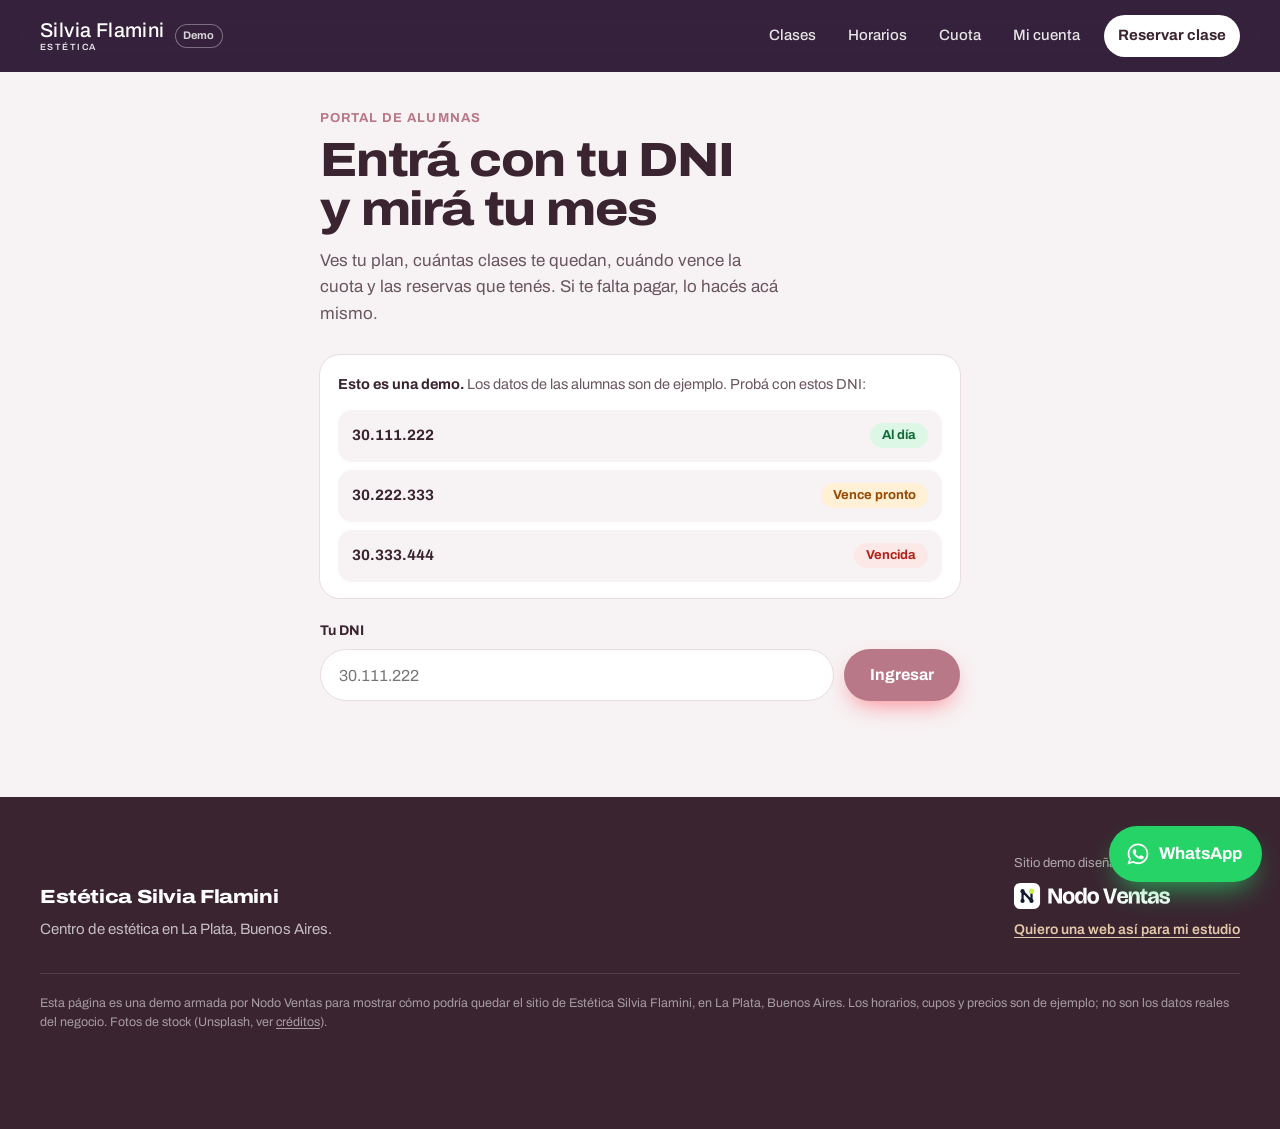
==== commit 69608319: "Demo personalizada de Nodo Ventas: demo-estetica-silvia-flamini-la-plata" ====
--- a/mi-cuenta/index.html
+++ b/mi-cuenta/index.html
@@ -20,8 +20,7 @@
   <header class="site-header solid" id="top">
     <div class="wrap header-inner">
       <a class="brand" href="../" aria-label="Estética Silvia Flamini, inicio">
-        <svg class="brand-mark" viewBox="0 0 64 64" aria-hidden="true"><rect width="64" height="64" rx="16" fill="#C46A7A"/><rect x="15" y="26" width="8" height="22" rx="4" fill="#fff"/><rect x="28" y="14" width="8" height="34" rx="4" fill="#fff"/><rect x="41" y="22" width="8" height="26" rx="4" fill="#3A2430"/></svg>
-        <span class="brand-name">Estética Silvia Flamini</span>
+        <span class="brand-wordmark flamini" aria-hidden="true"><span class="wm-name">Silvia Flamini</span><span class="wm-sub">Estética</span></span>
       </a>
       <a class="demo-tag" href="../oferta/" title="Sitio demo hecho por Nodo Ventas">Demo</a>
       <button class="menu-btn" type="button" aria-expanded="false" aria-controls="nav" aria-label="Abrir menú"><span></span><span></span></button>
--- a/styles.css
+++ b/styles.css
@@ -1,8 +1,8 @@
 :root {
   --plum: #3A2430;
-  --plum-2: #4C3040;
-  --coral: #C46A7A;
-  --coral-ink: #A65364;
+  --plum-2: #4A3040;
+  --coral: #B87888;
+  --coral-ink: #96606E;
   --amber: #E4C9A8;
   --paper: #FFFFFF;
   --mist: #F7F3F4;
@@ -268,3 +268,16 @@
 
 .hero-inner.no-video { grid-template-columns: minmax(0, 34rem); }
 @media (max-width: 860px) { .hero-inner.no-video { grid-template-columns: 1fr; } }
+
+.brand-logo { display: block; height: 44px; width: auto; max-width: 200px; object-fit: contain; }
+.brand-logo.round { height: 48px; width: 48px; max-width: 48px; border-radius: 50%; background: #fff; object-fit: cover; box-shadow: 0 0 0 1px rgba(255,255,255,.18); }
+.brand-wordmark { display: flex; flex-direction: column; justify-content: center; line-height: 1; color: #fff; text-decoration: none; }
+.brand-wordmark .wm-name { font-weight: 600; font-size: 22px; letter-spacing: 0.01em; }
+.brand-wordmark .wm-sub { font-size: 9px; font-weight: 600; letter-spacing: 0.16em; text-transform: uppercase; opacity: .88; margin-top: 3px; }
+.brand-wordmark.better .wm-name { font-weight: 800; font-size: 23px; letter-spacing: -0.02em; text-transform: uppercase; }
+.brand-wordmark.better .wm-sub { letter-spacing: 0.18em; color: var(--coral); }
+.brand-wordmark.flamini .wm-name { font-weight: 500; font-size: 20px; letter-spacing: 0.02em; }
+@media (max-width: 720px) {
+  .brand-logo { height: 38px; max-width: 150px; }
+  .brand-wordmark .wm-name { font-size: 18px; }
+}
